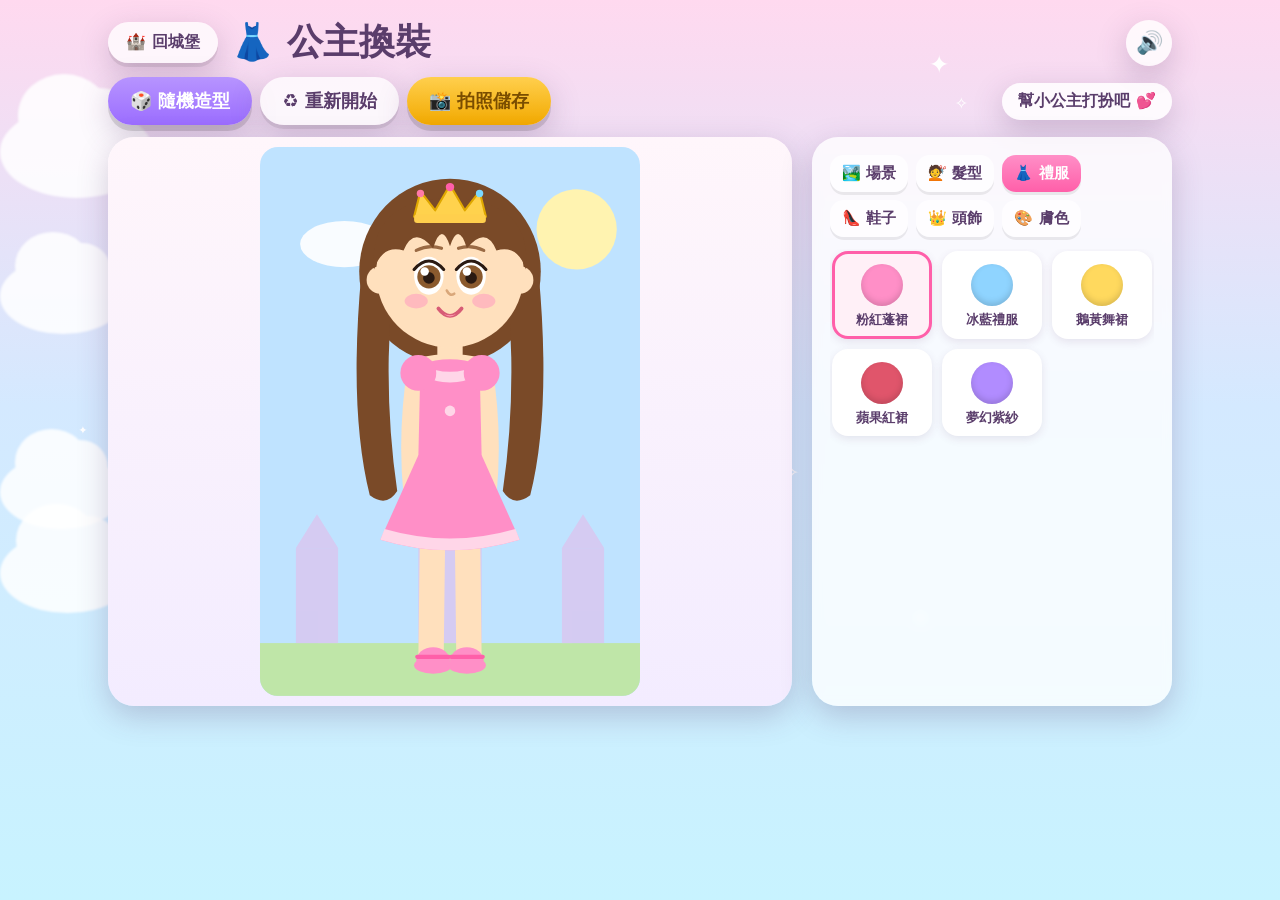
==== dressup.html @ a538e337 "Initial commit: 魔法小皇宮 PWA — 三款兒童小遊戲 迪士尼風格的兒童網頁遊戲合集，可安裝為 PWA、支援離線遊玩： - 公主換裝（SVG 娃娃換裝，含拍照儲存） - 記憶配對消除（" ====
<!DOCTYPE html>
<html lang="zh-Hant">
  <head>
    <meta charset="UTF-8" />
    <meta name="viewport" content="width=device-width, initial-scale=1.0" />
    <title>公主換裝 · 魔法小皇宮</title>
    <link rel="stylesheet" href="css/style.css" />
    <link rel="manifest" href="manifest.webmanifest" />
    <meta name="theme-color" content="#ff7ac0" />
    <meta name="mobile-web-app-capable" content="yes" />
    <meta name="apple-mobile-web-app-capable" content="yes" />
    <meta name="apple-mobile-web-app-status-bar-style" content="default" />
    <meta name="apple-mobile-web-app-title" content="魔法小皇宮" />
    <link rel="apple-touch-icon" href="icons/apple-touch-icon.png" />
    <link
      rel="icon"
      href="data:image/svg+xml,<svg xmlns='http://www.w3.org/2000/svg' viewBox='0 0 100 100'><text y='.9em' font-size='90'>👗</text></svg>"
    />
    <style>
      .du-layout {
        display: flex;
        gap: 20px;
        align-items: stretch;
      }
      @media (max-width: 860px) {
        .du-layout {
          flex-direction: column;
        }
      }
      .stage {
        flex: 1;
        min-width: 0;
        display: flex;
        align-items: center;
        justify-content: center;
        background: linear-gradient(180deg, #fff6fb 0%, #f3ecff 100%);
        padding: 10px;
      }
      #doll {
        width: 100%;
        max-width: 380px;
        height: auto;
        border-radius: 18px;
        overflow: hidden;
      }
      #doll.bounce {
        animation: doll-bounce 0.4s ease;
      }
      @keyframes doll-bounce {
        0%,
        100% {
          transform: translateY(0) scale(1);
        }
        40% {
          transform: translateY(-8px) scale(1.02);
        }
      }
      .wardrobe {
        width: 360px;
        max-width: 100%;
        display: flex;
        flex-direction: column;
      }
      @media (max-width: 860px) {
        .wardrobe {
          width: 100%;
        }
      }
      .tabs {
        display: flex;
        flex-wrap: wrap;
        gap: 8px;
        margin-bottom: 12px;
      }
      .tab {
        font-family: var(--font-cute);
        font-weight: 800;
        font-size: 15px;
        border: none;
        border-radius: 14px;
        padding: 9px 12px;
        background: rgba(255, 255, 255, 0.7);
        color: var(--ink);
        cursor: pointer;
        box-shadow: 0 3px 0 rgba(0, 0, 0, 0.07);
        transition: transform 0.08s;
      }
      .tab.active {
        background: linear-gradient(180deg, var(--pink) 0%, var(--pink-deep) 100%);
        color: #fff;
      }
      .tab:active {
        transform: translateY(2px);
      }
      .options {
        display: grid;
        grid-template-columns: repeat(3, 1fr);
        gap: 10px;
        overflow-y: auto;
        align-content: start;
        flex: 1;
        max-height: 420px;
        padding: 2px;
      }
      .opt {
        background: #fff;
        border: 3px solid transparent;
        border-radius: 16px;
        padding: 8px 4px;
        cursor: pointer;
        text-align: center;
        transition: transform 0.1s, border-color 0.1s;
        box-shadow: 0 3px 8px rgba(90, 61, 107, 0.12);
      }
      .opt:hover {
        transform: translateY(-3px);
      }
      .opt.sel {
        border-color: var(--pink-deep);
        background: #fff0f7;
      }
      .opt .swatch {
        width: 42px;
        height: 42px;
        border-radius: 50%;
        margin: 2px auto 6px;
        box-shadow: inset 0 -3px 6px rgba(0, 0, 0, 0.15);
        display: flex;
        align-items: center;
        justify-content: center;
        font-size: 24px;
      }
      .opt .nm {
        font-size: 13px;
        font-weight: 700;
        line-height: 1.2;
      }
      .toolbar {
        display: flex;
        gap: 8px;
        flex-wrap: wrap;
        margin-bottom: 12px;
        align-items: center;
      }
    </style>
  </head>
  <body>
    <div class="wrap">
      <div class="topbar">
        <a class="btn ghost btn-back" href="index.html">🏰 回城堡</a>
        <h1>👗 公主換裝</h1>
        <span id="sound-slot"></span>
      </div>

      <div class="toolbar">
        <button class="btn purple" id="btn-random">🎲 隨機造型</button>
        <button class="btn ghost" id="btn-reset">♻️ 重新開始</button>
        <button class="btn gold" id="btn-photo">📸 拍照儲存</button>
        <span class="badge" style="margin-left: auto">幫小公主打扮吧 💕</span>
      </div>

      <div class="du-layout">
        <div class="stage panel">
          <svg id="doll" viewBox="0 0 360 520" style="--skin: #ffe0bd">
            <defs>
              <style>
                .skin {
                  fill: var(--skin);
                }
                .skin-stroke {
                  stroke: var(--skin);
                  fill: none;
                }
              </style>
            </defs>

            <!-- 場景背景 -->
            <g id="scene"></g>
            <!-- 後方頭髮 -->
            <g id="backhair"></g>

            <!-- 身體（固定，膚色可換） -->
            <g id="body">
              <!-- 腿 -->
              <path
                class="skin-stroke"
                d="M164 322 L162 486"
                stroke-width="24"
                stroke-linecap="round"
              />
              <path
                class="skin-stroke"
                d="M196 322 L198 486"
                stroke-width="24"
                stroke-linecap="round"
              />
              <!-- 軀幹 -->
              <path class="skin" d="M150 200 Q180 192 210 200 L208 322 L152 322 Z" />
              <!-- 手臂 -->
              <path
                class="skin-stroke"
                d="M150 208 Q140 270 146 330"
                stroke-width="20"
                stroke-linecap="round"
              />
              <path
                class="skin-stroke"
                d="M210 208 Q220 270 214 330"
                stroke-width="20"
                stroke-linecap="round"
              />
              <circle class="skin" cx="146" cy="332" r="12" />
              <circle class="skin" cx="214" cy="332" r="12" />
              <!-- 脖子 -->
              <rect class="skin" x="168" y="176" width="24" height="28" rx="8" />
              <!-- 耳朵 -->
              <circle class="skin" cx="114" cy="126" r="13" />
              <circle class="skin" cx="246" cy="126" r="13" />
              <!-- 頭 -->
              <circle class="skin" cx="180" cy="120" r="70" />
              <!-- 臉 -->
              <g id="face">
                <!-- 眉毛 -->
                <path
                  d="M148 98 Q160 92 172 96"
                  stroke="#9a6a44"
                  stroke-width="3"
                  fill="none"
                  stroke-linecap="round"
                />
                <path
                  d="M188 96 Q200 92 212 98"
                  stroke="#9a6a44"
                  stroke-width="3"
                  fill="none"
                  stroke-linecap="round"
                />
                <!-- 左眼 -->
                <ellipse cx="160" cy="122" rx="14" ry="18" fill="#fff" />
                <circle cx="160" cy="123" r="11" fill="#8a5a2e" />
                <circle cx="160" cy="124" r="5.5" fill="#2a1a12" />
                <circle cx="156" cy="118" r="4" fill="#fff" />
                <path
                  d="M146 116 Q160 100 174 116"
                  stroke="#2a1a12"
                  stroke-width="3"
                  fill="none"
                  stroke-linecap="round"
                />
                <!-- 右眼 -->
                <ellipse cx="200" cy="122" rx="14" ry="18" fill="#fff" />
                <circle cx="200" cy="123" r="11" fill="#8a5a2e" />
                <circle cx="200" cy="124" r="5.5" fill="#2a1a12" />
                <circle cx="196" cy="118" r="4" fill="#fff" />
                <path
                  d="M186 116 Q200 100 214 116"
                  stroke="#2a1a12"
                  stroke-width="3"
                  fill="none"
                  stroke-linecap="round"
                />
                <!-- 鼻 -->
                <path
                  d="M177 136 Q180 142 184 139"
                  stroke="#d9a77a"
                  stroke-width="2.5"
                  fill="none"
                  stroke-linecap="round"
                />
                <!-- 嘴 -->
                <path
                  d="M169 153 Q180 167 191 153"
                  stroke="#d75c76"
                  stroke-width="3.5"
                  fill="none"
                  stroke-linecap="round"
                />
                <path d="M174 158 Q180 163 186 158 Q180 161 174 158 Z" fill="#ff9bb0" />
                <!-- 腮紅 -->
                <ellipse cx="148" cy="146" rx="11" ry="7" fill="#ff9bc0" opacity="0.55" />
                <ellipse cx="212" cy="146" rx="11" ry="7" fill="#ff9bc0" opacity="0.55" />
              </g>
            </g>

            <!-- 禮服 -->
            <g id="dress"></g>
            <!-- 鞋子 -->
            <g id="shoes"></g>
            <!-- 前方瀏海 -->
            <g id="fronthair"></g>
            <!-- 皇冠 / 頭飾 -->
            <g id="crown"></g>
          </svg>
        </div>

        <div class="wardrobe panel">
          <div class="tabs" id="tabs"></div>
          <div class="options" id="options"></div>
        </div>
      </div>
    </div>

    <script src="js/common.js"></script>
    <script src="js/dressup.js"></script>
  </body>
</html>
---- css/style.css ----
/* ============================================================
   魔法小皇宮 — 共用主題樣式
   Magic Little Palace — shared theme
   ============================================================ */

:root {
  --font-cute: "Microsoft JhengHei", "微軟正黑體", "PingFang TC",
    "Noto Sans TC", "Segoe UI", system-ui, sans-serif;
  --pink: #ff8fc7;
  --pink-deep: #ff5fa9;
  --purple: #9b6dff;
  --gold: #ffcf4d;
  --gold-deep: #f2a900;
  --ice: #8fd4ff;
  --ice-deep: #4aa3e0;
  --green: #7bd88f;
  --cream: #fff7ec;
  --ink: #5a3d6b;
  --shadow: 0 10px 30px rgba(90, 61, 107, 0.25);
}

* {
  box-sizing: border-box;
  -webkit-tap-highlight-color: transparent;
}

html,
body {
  margin: 0;
  padding: 0;
  min-height: 100%;
  font-family: var(--font-cute);
  color: var(--ink);
  overflow-x: hidden;
}

body {
  min-height: 100vh;
  background: linear-gradient(180deg, #ffd9ef 0%, #d4e9ff 45%, #c8f3ff 100%);
  position: relative;
  user-select: none;
}

/* ---- 飄動的雲與星星背景 ---- */
.sky-decor {
  position: fixed;
  inset: 0;
  overflow: hidden;
  pointer-events: none;
  z-index: 0;
}
.cloud {
  position: absolute;
  background: #fff;
  border-radius: 50%;
  opacity: 0.85;
  filter: blur(1px);
  animation: drift linear infinite;
}
.cloud::before,
.cloud::after {
  content: "";
  position: absolute;
  background: #fff;
  border-radius: 50%;
}
.cloud::before {
  width: 60%;
  height: 90%;
  top: -35%;
  left: 12%;
}
.cloud::after {
  width: 45%;
  height: 75%;
  top: -20%;
  right: 12%;
}
@keyframes drift {
  from {
    transform: translateX(-25vw);
  }
  to {
    transform: translateX(125vw);
  }
}
.twinkle {
  position: absolute;
  color: #fff;
  font-size: 18px;
  animation: twinkle 2.4s ease-in-out infinite;
}
@keyframes twinkle {
  0%,
  100% {
    opacity: 0.2;
    transform: scale(0.7);
  }
  50% {
    opacity: 1;
    transform: scale(1.2);
  }
}

/* ---- 通用容器 ---- */
.wrap {
  position: relative;
  z-index: 1;
  max-width: 1100px;
  margin: 0 auto;
  padding: 18px 18px 60px;
}

/* ---- 頂部列 ---- */
.topbar {
  display: flex;
  align-items: center;
  gap: 12px;
  margin-bottom: 10px;
  flex-wrap: wrap;
}
.topbar h1 {
  margin: 0;
  font-size: clamp(22px, 4vw, 36px);
  flex: 1;
}
.topbar .spacer {
  flex: 1;
}

/* ---- 圓潤按鈕 ---- */
.btn {
  font-family: var(--font-cute);
  font-weight: 800;
  font-size: 18px;
  color: #fff;
  background: linear-gradient(180deg, var(--pink) 0%, var(--pink-deep) 100%);
  border: none;
  border-radius: 999px;
  padding: 12px 22px;
  cursor: pointer;
  box-shadow: 0 6px 0 rgba(0, 0, 0, 0.12), var(--shadow);
  transition: transform 0.08s ease, box-shadow 0.08s ease, filter 0.15s ease;
  display: inline-flex;
  align-items: center;
  gap: 8px;
  text-decoration: none;
  white-space: nowrap;
}
.btn:hover {
  filter: brightness(1.05);
}
.btn:active {
  transform: translateY(4px);
  box-shadow: 0 2px 0 rgba(0, 0, 0, 0.12), var(--shadow);
}
.btn.purple {
  background: linear-gradient(180deg, #b794ff 0%, var(--purple) 100%);
}
.btn.ice {
  background: linear-gradient(180deg, #aee3ff 0%, var(--ice-deep) 100%);
}
.btn.gold {
  background: linear-gradient(180deg, var(--gold) 0%, var(--gold-deep) 100%);
  color: #7a4d00;
}
.btn.green {
  background: linear-gradient(180deg, #a6ecb4 0%, #3fbf5d 100%);
}
.btn.ghost {
  background: rgba(255, 255, 255, 0.75);
  color: var(--ink);
  box-shadow: 0 4px 0 rgba(0, 0, 0, 0.08), var(--shadow);
}
.btn-back {
  font-size: 16px;
  padding: 10px 18px;
}

/* ---- 卡片面板 ---- */
.panel {
  background: rgba(255, 255, 255, 0.78);
  border-radius: 26px;
  padding: 18px;
  box-shadow: var(--shadow);
  backdrop-filter: blur(4px);
}

/* ---- 標題裝飾 ---- */
.title-fancy {
  text-align: center;
  font-size: clamp(30px, 7vw, 64px);
  margin: 6px 0 2px;
  background: linear-gradient(90deg, #ff7ac0, #ffb44d, #8f7bff, #5ec6ff);
  -webkit-background-clip: text;
  background-clip: text;
  color: transparent;
  text-shadow: 0 4px 10px rgba(255, 255, 255, 0.6);
  letter-spacing: 2px;
}
.subtitle {
  text-align: center;
  font-size: clamp(14px, 2.5vw, 20px);
  color: #8a6aa0;
  margin: 0 0 10px;
}

/* ---- 彩帶 / 星星特效 ---- */
.fx-layer {
  position: fixed;
  inset: 0;
  pointer-events: none;
  z-index: 9999;
  overflow: hidden;
}
.confetti {
  position: absolute;
  width: 12px;
  height: 12px;
  will-change: transform, opacity;
}
@keyframes confetti-fall {
  to {
    transform: translateY(110vh) rotate(720deg);
    opacity: 0;
  }
}
/* ---- 答錯搖晃 ---- */
.shake {
  animation: shake 0.5s ease;
}
@keyframes shake {
  0%,
  100% {
    transform: translateX(0);
  }
  20%,
  60% {
    transform: translateX(-7px);
  }
  40%,
  80% {
    transform: translateX(7px);
  }
}

.spark {
  position: absolute;
  font-size: 26px;
  animation: spark-pop 0.7s ease-out forwards;
}
@keyframes spark-pop {
  0% {
    transform: scale(0.2) rotate(0deg);
    opacity: 0;
  }
  40% {
    transform: scale(1.3) rotate(20deg);
    opacity: 1;
  }
  100% {
    transform: scale(0.6) rotate(-10deg) translateY(-30px);
    opacity: 0;
  }
}

/* ---- 慶祝彈窗 ---- */
.modal-mask {
  position: fixed;
  inset: 0;
  background: rgba(70, 40, 90, 0.45);
  display: none;
  align-items: center;
  justify-content: center;
  z-index: 10000;
  backdrop-filter: blur(3px);
}
.modal-mask.show {
  display: flex;
  animation: fade-in 0.3s ease;
}
@keyframes fade-in {
  from {
    opacity: 0;
  }
  to {
    opacity: 1;
  }
}
.modal {
  background: #fff;
  border-radius: 30px;
  padding: 32px 34px;
  text-align: center;
  max-width: 90vw;
  width: 420px;
  box-shadow: var(--shadow);
  animation: pop-in 0.4s cubic-bezier(0.2, 1.4, 0.4, 1);
}
@keyframes pop-in {
  from {
    transform: scale(0.6);
    opacity: 0;
  }
  to {
    transform: scale(1);
    opacity: 1;
  }
}
.modal h2 {
  font-size: 32px;
  margin: 6px 0 4px;
  color: var(--pink-deep);
}
.modal p {
  font-size: 18px;
  color: #8a6aa0;
  margin: 0 0 18px;
}
.modal .big-emoji {
  font-size: 70px;
  display: block;
  animation: bounce 1s ease infinite;
}
@keyframes bounce {
  0%,
  100% {
    transform: translateY(0);
  }
  50% {
    transform: translateY(-14px);
  }
}
.modal-actions {
  display: flex;
  gap: 12px;
  justify-content: center;
  flex-wrap: wrap;
}

/* ---- 音效開關 ---- */
.sound-toggle {
  font-size: 22px;
  width: 46px;
  height: 46px;
  border-radius: 50%;
  border: none;
  background: rgba(255, 255, 255, 0.8);
  cursor: pointer;
  box-shadow: var(--shadow);
  display: inline-flex;
  align-items: center;
  justify-content: center;
}

/* ---- 浮動標籤 ---- */
.badge {
  display: inline-flex;
  align-items: center;
  gap: 6px;
  background: rgba(255, 255, 255, 0.85);
  border-radius: 999px;
  padding: 8px 16px;
  font-weight: 800;
  font-size: 16px;
  box-shadow: var(--shadow);
}

@media (prefers-reduced-motion: reduce) {
  * {
    animation-duration: 0.001s !important;
  }
}
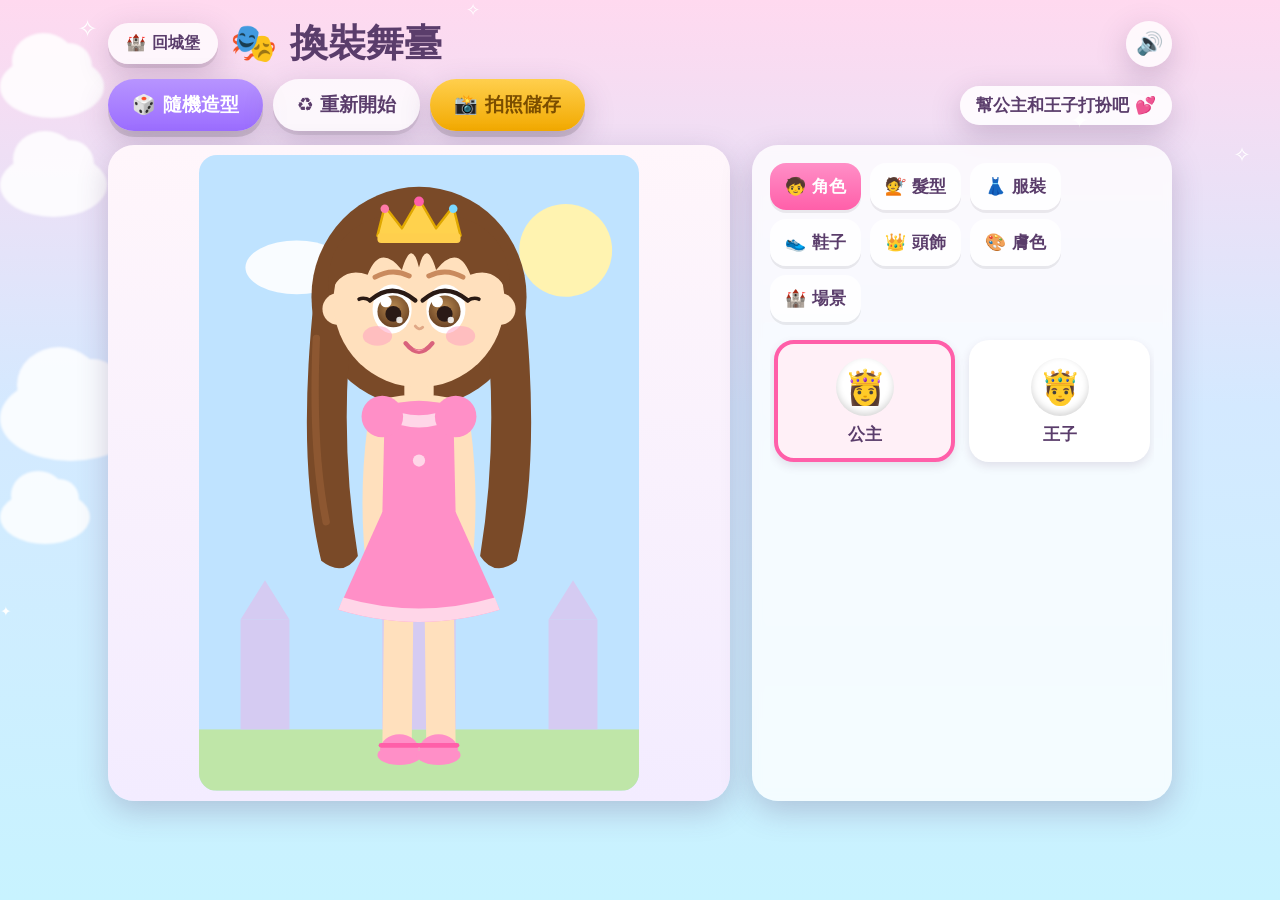
==== commit f016d26f: "feat: 換裝舞臺改版 — 新增小王子、放大 UI、臉部重畫、更名 - 角色系統：公主／王子切換，各有專屬髮型與服裝（princeSuit 產生器） - 臉部重畫更可愛；UI 放大為 2 大欄、好點" ====
--- a/dressup.html
+++ b/dressup.html
@@ -3,7 +3,7 @@
   <head>
     <meta charset="UTF-8" />
     <meta name="viewport" content="width=device-width, initial-scale=1.0" />
-    <title>公主換裝 · 魔法小皇宮</title>
+    <title>換裝舞臺 · 魔法小皇宮</title>
     <link rel="stylesheet" href="css/style.css" />
     <link rel="manifest" href="manifest.webmanifest" />
     <meta name="theme-color" content="#ff7ac0" />
@@ -14,15 +14,15 @@
     <link rel="apple-touch-icon" href="icons/apple-touch-icon.png" />
     <link
       rel="icon"
-      href="data:image/svg+xml,<svg xmlns='http://www.w3.org/2000/svg' viewBox='0 0 100 100'><text y='.9em' font-size='90'>👗</text></svg>"
+      href="data:image/svg+xml,<svg xmlns='http://www.w3.org/2000/svg' viewBox='0 0 100 100'><text y='.9em' font-size='90'>🎭</text></svg>"
     />
     <style>
       .du-layout {
         display: flex;
-        gap: 20px;
+        gap: 22px;
         align-items: stretch;
       }
-      @media (max-width: 860px) {
+      @media (max-width: 900px) {
         .du-layout {
           flex-direction: column;
         }
@@ -38,7 +38,7 @@
       }
       #doll {
         width: 100%;
-        max-width: 380px;
+        max-width: 440px;
         height: auto;
         border-radius: 18px;
         overflow: hidden;
@@ -56,12 +56,12 @@
         }
       }
       .wardrobe {
-        width: 360px;
+        width: 420px;
         max-width: 100%;
         display: flex;
         flex-direction: column;
       }
-      @media (max-width: 860px) {
+      @media (max-width: 900px) {
         .wardrobe {
           width: 100%;
         }
@@ -69,17 +69,17 @@
       .tabs {
         display: flex;
         flex-wrap: wrap;
-        gap: 8px;
-        margin-bottom: 12px;
+        gap: 9px;
+        margin-bottom: 14px;
       }
       .tab {
         font-family: var(--font-cute);
         font-weight: 800;
-        font-size: 15px;
+        font-size: 17px;
         border: none;
-        border-radius: 14px;
-        padding: 9px 12px;
-        background: rgba(255, 255, 255, 0.7);
+        border-radius: 16px;
+        padding: 12px 15px;
+        background: rgba(255, 255, 255, 0.75);
         color: var(--ink);
         cursor: pointer;
         box-shadow: 0 3px 0 rgba(0, 0, 0, 0.07);
@@ -94,53 +94,71 @@
       }
       .options {
         display: grid;
-        grid-template-columns: repeat(3, 1fr);
-        gap: 10px;
+        grid-template-columns: repeat(2, 1fr);
+        gap: 14px;
         overflow-y: auto;
         align-content: start;
         flex: 1;
-        max-height: 420px;
-        padding: 2px;
+        max-height: 460px;
+        padding: 4px;
       }
       .opt {
         background: #fff;
-        border: 3px solid transparent;
-        border-radius: 16px;
-        padding: 8px 4px;
+        border: 4px solid transparent;
+        border-radius: 20px;
+        padding: 14px 8px;
         cursor: pointer;
         text-align: center;
         transition: transform 0.1s, border-color 0.1s;
-        box-shadow: 0 3px 8px rgba(90, 61, 107, 0.12);
+        box-shadow: 0 4px 10px rgba(90, 61, 107, 0.14);
+        display: flex;
+        flex-direction: column;
+        align-items: center;
+        gap: 8px;
+        min-height: 104px;
+        justify-content: center;
       }
       .opt:hover {
         transform: translateY(-3px);
+      }
+      .opt:active {
+        transform: scale(0.97);
       }
       .opt.sel {
         border-color: var(--pink-deep);
         background: #fff0f7;
       }
       .opt .swatch {
-        width: 42px;
-        height: 42px;
+        width: 58px;
+        height: 58px;
         border-radius: 50%;
-        margin: 2px auto 6px;
-        box-shadow: inset 0 -3px 6px rgba(0, 0, 0, 0.15);
+        box-shadow: inset 0 -3px 7px rgba(0, 0, 0, 0.16);
         display: flex;
         align-items: center;
         justify-content: center;
-        font-size: 24px;
+        font-size: 34px;
       }
       .opt .nm {
-        font-size: 13px;
-        font-weight: 700;
+        font-size: 17px;
+        font-weight: 800;
         line-height: 1.2;
       }
       .toolbar {
         display: flex;
-        gap: 8px;
+        gap: 10px;
         flex-wrap: wrap;
-        margin-bottom: 12px;
-        align-items: center;
+        margin-bottom: 14px;
+        align-items: center;
+      }
+      .toolbar .btn {
+        font-size: 19px;
+        padding: 13px 24px;
+      }
+      .topbar h1 {
+        font-size: clamp(24px, 4.5vw, 38px);
+      }
+      .hint-big {
+        font-size: 17px;
       }
     </style>
   </head>
@@ -148,7 +166,7 @@
     <div class="wrap">
       <div class="topbar">
         <a class="btn ghost btn-back" href="index.html">🏰 回城堡</a>
-        <h1>👗 公主換裝</h1>
+        <h1>🎭 換裝舞臺</h1>
         <span id="sound-slot"></span>
       </div>
 
@@ -156,7 +174,9 @@
         <button class="btn purple" id="btn-random">🎲 隨機造型</button>
         <button class="btn ghost" id="btn-reset">♻️ 重新開始</button>
         <button class="btn gold" id="btn-photo">📸 拍照儲存</button>
-        <span class="badge" style="margin-left: auto">幫小公主打扮吧 💕</span>
+        <span class="badge hint-big" style="margin-left: auto"
+          >幫公主和王子打扮吧 💕</span
+        >
       </div>
 
       <div class="du-layout">
@@ -172,6 +192,10 @@
                   fill: none;
                 }
               </style>
+              <radialGradient id="iris" cx="0.5" cy="0.38" r="0.62">
+                <stop offset="0" stop-color="#b98a52" />
+                <stop offset="1" stop-color="#6b4424" />
+              </radialGradient>
             </defs>
 
             <!-- 場景背景 -->
@@ -182,33 +206,13 @@
             <!-- 身體（固定，膚色可換） -->
             <g id="body">
               <!-- 腿 -->
-              <path
-                class="skin-stroke"
-                d="M164 322 L162 486"
-                stroke-width="24"
-                stroke-linecap="round"
-              />
-              <path
-                class="skin-stroke"
-                d="M196 322 L198 486"
-                stroke-width="24"
-                stroke-linecap="round"
-              />
+              <path class="skin-stroke" d="M164 322 L162 486" stroke-width="24" stroke-linecap="round" />
+              <path class="skin-stroke" d="M196 322 L198 486" stroke-width="24" stroke-linecap="round" />
               <!-- 軀幹 -->
               <path class="skin" d="M150 200 Q180 192 210 200 L208 322 L152 322 Z" />
               <!-- 手臂 -->
-              <path
-                class="skin-stroke"
-                d="M150 208 Q140 270 146 330"
-                stroke-width="20"
-                stroke-linecap="round"
-              />
-              <path
-                class="skin-stroke"
-                d="M210 208 Q220 270 214 330"
-                stroke-width="20"
-                stroke-linecap="round"
-              />
+              <path class="skin-stroke" d="M150 208 Q140 270 146 330" stroke-width="20" stroke-linecap="round" />
+              <path class="skin-stroke" d="M210 208 Q220 270 214 330" stroke-width="20" stroke-linecap="round" />
               <circle class="skin" cx="146" cy="332" r="12" />
               <circle class="skin" cx="214" cy="332" r="12" />
               <!-- 脖子 -->
@@ -221,68 +225,36 @@
               <!-- 臉 -->
               <g id="face">
                 <!-- 眉毛 -->
-                <path
-                  d="M148 98 Q160 92 172 96"
-                  stroke="#9a6a44"
-                  stroke-width="3"
-                  fill="none"
-                  stroke-linecap="round"
-                />
-                <path
-                  d="M188 96 Q200 92 212 98"
-                  stroke="#9a6a44"
-                  stroke-width="3"
-                  fill="none"
-                  stroke-linecap="round"
-                />
+                <path d="M144 100 Q158 92 172 99" stroke="#c98a5e" stroke-width="4" fill="none" stroke-linecap="round" />
+                <path d="M188 99 Q202 92 216 100" stroke="#c98a5e" stroke-width="4" fill="none" stroke-linecap="round" />
                 <!-- 左眼 -->
-                <ellipse cx="160" cy="122" rx="14" ry="18" fill="#fff" />
-                <circle cx="160" cy="123" r="11" fill="#8a5a2e" />
-                <circle cx="160" cy="124" r="5.5" fill="#2a1a12" />
-                <circle cx="156" cy="118" r="4" fill="#fff" />
-                <path
-                  d="M146 116 Q160 100 174 116"
-                  stroke="#2a1a12"
-                  stroke-width="3"
-                  fill="none"
-                  stroke-linecap="round"
-                />
+                <ellipse cx="158" cy="126" rx="16" ry="20" fill="#fff" />
+                <circle cx="159" cy="128" r="13" fill="url(#iris)" />
+                <circle cx="159" cy="130" r="6.5" fill="#2a1a16" />
+                <circle cx="153" cy="120" r="4.6" fill="#fff" />
+                <circle cx="164" cy="135" r="2.6" fill="#fff" opacity="0.85" />
+                <path d="M140 119 Q158 103 177 119" stroke="#2a1a14" stroke-width="3.6" fill="none" stroke-linecap="round" />
+                <path d="M140 119 q-5 -3 -9 -1" stroke="#2a1a14" stroke-width="3" fill="none" stroke-linecap="round" />
                 <!-- 右眼 -->
-                <ellipse cx="200" cy="122" rx="14" ry="18" fill="#fff" />
-                <circle cx="200" cy="123" r="11" fill="#8a5a2e" />
-                <circle cx="200" cy="124" r="5.5" fill="#2a1a12" />
-                <circle cx="196" cy="118" r="4" fill="#fff" />
-                <path
-                  d="M186 116 Q200 100 214 116"
-                  stroke="#2a1a12"
-                  stroke-width="3"
-                  fill="none"
-                  stroke-linecap="round"
-                />
+                <ellipse cx="202" cy="126" rx="16" ry="20" fill="#fff" />
+                <circle cx="201" cy="128" r="13" fill="url(#iris)" />
+                <circle cx="201" cy="130" r="6.5" fill="#2a1a16" />
+                <circle cx="195" cy="120" r="4.6" fill="#fff" />
+                <circle cx="206" cy="135" r="2.6" fill="#fff" opacity="0.85" />
+                <path d="M183 119 Q201 103 220 119" stroke="#2a1a14" stroke-width="3.6" fill="none" stroke-linecap="round" />
+                <path d="M220 119 q5 -3 9 -1" stroke="#2a1a14" stroke-width="3" fill="none" stroke-linecap="round" />
                 <!-- 鼻 -->
-                <path
-                  d="M177 136 Q180 142 184 139"
-                  stroke="#d9a77a"
-                  stroke-width="2.5"
-                  fill="none"
-                  stroke-linecap="round"
-                />
+                <path d="M177 140 q3 4 6 1" stroke="#e0a886" stroke-width="2.4" fill="none" stroke-linecap="round" />
                 <!-- 嘴 -->
-                <path
-                  d="M169 153 Q180 167 191 153"
-                  stroke="#d75c76"
-                  stroke-width="3.5"
-                  fill="none"
-                  stroke-linecap="round"
-                />
-                <path d="M174 158 Q180 163 186 158 Q180 161 174 158 Z" fill="#ff9bb0" />
+                <path d="M169 154 Q180 168 191 154" stroke="#d9627c" stroke-width="3.6" fill="none" stroke-linecap="round" />
+                <path d="M175 158 Q180 163 185 158 Q180 161 175 158 Z" fill="#ff9eb4" />
                 <!-- 腮紅 -->
-                <ellipse cx="148" cy="146" rx="11" ry="7" fill="#ff9bc0" opacity="0.55" />
-                <ellipse cx="212" cy="146" rx="11" ry="7" fill="#ff9bc0" opacity="0.55" />
+                <ellipse cx="146" cy="148" rx="12" ry="8" fill="#ff9ec2" opacity="0.5" />
+                <ellipse cx="214" cy="148" rx="12" ry="8" fill="#ff9ec2" opacity="0.5" />
               </g>
             </g>
 
-            <!-- 禮服 -->
+            <!-- 服裝 -->
             <g id="dress"></g>
             <!-- 鞋子 -->
             <g id="shoes"></g>
